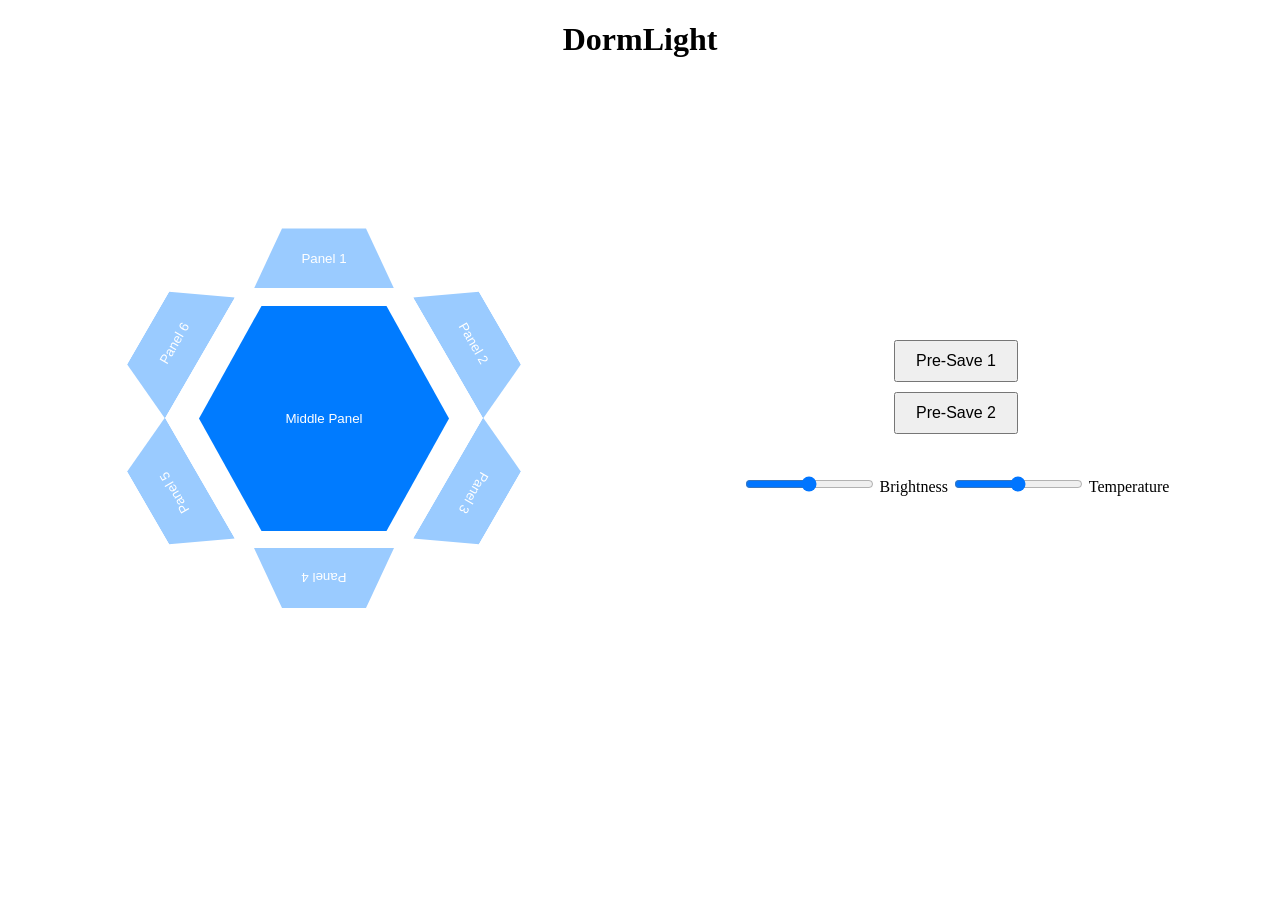
==== data/index.html @ f0cae617 "ms4" ====
<!DOCTYPE html>
<html>
<head>
  <title>DormLight</title>
  <link rel="stylesheet" href="main.css">
</head>
<body>
  <h1>DormLight</h1>

  <div class="main">
    <div class="left-side">
      <div class="button-cluster">
        <button class="hexagon-clip selected" id="panel0" onclick="selectPanel(0)">Middle Panel</button>

        <button class="trapezoid-clip t1" id="panel1" onclick="selectPanel(1)">Panel 1</button>
        <button class="trapezoid-clip t2" id="panel2" onclick="selectPanel(2)">Panel 2</button>
        <button class="trapezoid-clip t3" id="panel3" onclick="selectPanel(3)">Panel 3</button>
        <button class="trapezoid-clip t4" id="panel4" onclick="selectPanel(4)">Panel 4</button>
        <button class="trapezoid-clip t5" id="panel5" onclick="selectPanel(5)">Panel 5</button>
        <button class="trapezoid-clip t6" id="panel6" onclick="selectPanel(6)">Panel 6</button>
      </div>
    </div>

    <div class="right-side">
      <div class="pre-sets">
        <button onclick="selectPresave(0)">Pre-Save 1</button>
        <button onclick="selectPresave(1)">Pre-Save 2</button>
        <!-- <button class="save-button" onclick="saveSettings()">Save Settings</button> -->
        <div id="message"></div>
      </div>

      <div class="slider-wrapper">
        <input type="range" min="1" max="100" value="50" id="slider1" onchange="updateBrightness()">
        <span class="slider-label">Brightness</span>
        <input type="range" min="1" max="100" value="50" id="slider2" onchange="updateTemperature()">
        <span class="slider-label">Temperature</span>
      </div>
    </div>
  </div>

  <script>
    let currentSlot = 0;
    let currentPanel = 0;

    const websocket = new WebSocket(window.location.href + "ws")

    let state = {
      presets: [
        {
          panels: [
            {
              bright: 0,
              temp: 0
            },
            {
              bright: 0,
              temp: 0
            }
          ]
        }
      ]
    }

    function selectPresave(slot) {
      currentSlot = slot;
      document.getElementById('message').innerText = `Editing Pre-Save Slot ${slot+1}`;
    }
    function selectPanel(panel) {
      document.getElementById(`panel${currentPanel}`).classList.remove('selected')
      currentPanel = panel;
      document.getElementById(`panel${currentPanel}`).classList.add('selected')
      //document.getElementById('message').innerText = `Editing Pre-Save Slot ${slot}`;
    }
    function updateBrightness() {
      //state.presets[currentSlot].panels[currentPanel].bright = document.getElementById('slider1').value
      //console.log(state)
      let brightness = document.getElementById('slider1').value
      websocket.send(`Updated Preset ${currentSlot}, Panel ${currentPanel}: Brightness = ${brightness}`)
    }
    function updateTemperature() {
      //state.presets[currentSlot].panels[currentPanel].temp = document.getElementById('slider2').value
      //console.log(state)
      let temperature = document.getElementById('slider2').value
      websocket.send(`Updated Preset ${currentSlot}, Panel ${currentPanel}: Temperature = ${temperature}`)
    }

    // function saveSettings() {
    //   if (currentSlot === null) {
    //     alert("Pick a slot!");
    //     return;
    //   }

    //   alert("Saved!");
    //   document.getElementById('message').innerText = "Saved Pre-Save Slot ${currentSlot}";
    //   websocket.send("saved")
    // }
  </script>
</body>
</html>
---- data/main.css ----
h1 {
  display: flex;
  justify-content: center;
  font-family: 'Times New Roman', Times, serif;
  margin-bottom: 10px; 
}

.main {
  display: flex;
  height: 700px;
}

.left-side {
  width: 50%;
  display: flex;
  justify-content: center;
  align-items: center;
}

.right-side {
  width: 50%;
  display: flex;
  flex-direction: column;
  justify-content: center;
  align-items: center;
  gap: 20px;
}

.button-cluster {
  position: relative;
  width: 300px;
  height: 300px;
}

.hexagon-clip {
  position: absolute;
  top: 50%;
  left: 50%;
  transform: translate(-50%, -50%);

  width: 250px;
  height: 250px;

  display: flex;
  justify-content: center;
  align-items: center;

  background-color: #9acbff;
  color: white;
  border: none;
  cursor: pointer;

  clip-path: polygon(
    25% 5%, 75% 5%,
    100% 50%,
    75% 95%, 25% 95%,
    0% 50%
  );
}

.hexagon-clip:hover {
  background-color: #0056b3;
}

.trapezoid-clip {
  position: absolute;

  width: 140px; 
  height: 60px; 
  display: flex;
  justify-content: center;
  align-items: center;
  background-color: #9acbff;
  color: white;
  border: none;
  cursor: pointer;
  clip-path: polygon(20% 0, 80% 0, 100% 100%, 0 100%);
  transition: background-color 0.3s;
}

.trapezoid-clip:hover {
  background-color: #005f7a;
}

.selected {
  background-color: #007BFF;
}

.t1 { top: -40px; left: 50%; transform: translateX(-50%) rotate(0deg); }
.t2 { top: 15%; right: -70px; transform: rotate(60deg); }
.t3 { bottom: 15%; right: -70px; transform: rotate(120deg); }
.t4 { bottom: -40px; left: 50%; transform: translateX(-50%) rotate(180deg); }
.t5 { bottom: 15%; left: -70px; transform: rotate(240deg); }
.t6 { top: 15%; left: -70px; transform: rotate(300deg); }

.pre-sets {
  display: flex;
  flex-direction: column;
  gap: 10px;
  align-items: center;
}

.pre-sets button, .save-button {
  padding: 10px 20px;
  font-size: 16px;
  cursor: pointer;
}

#message {
  margin-top: 10px;
  font-style: italic;
  color: #333;
}

.slidecontainer input[type=range] {
  width: 200px;
}
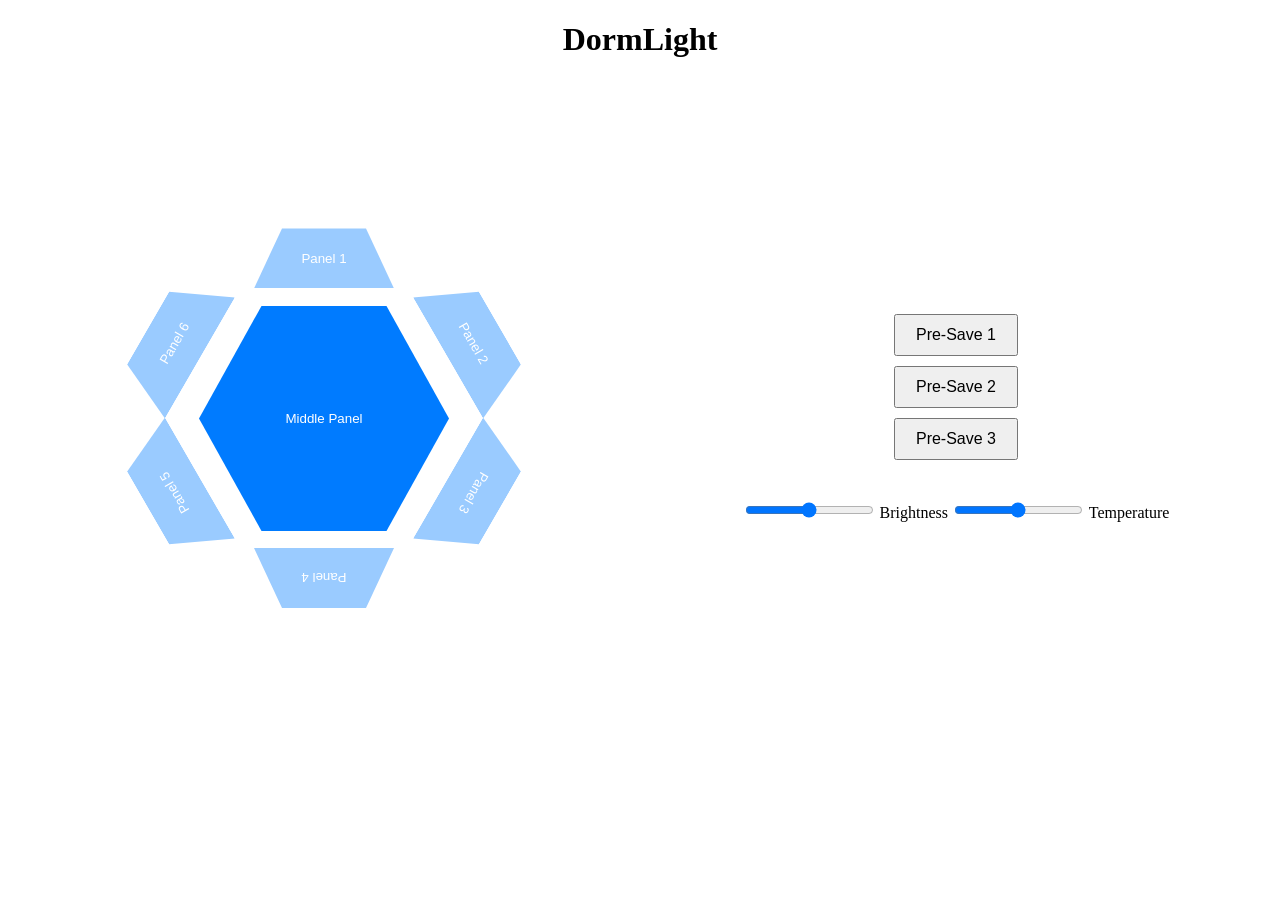
==== commit 18d5865e: "almost done" ====
--- a/data/index.html
+++ b/data/index.html
@@ -25,6 +25,7 @@
       <div class="pre-sets">
         <button onclick="selectPresave(0)">Pre-Save 1</button>
         <button onclick="selectPresave(1)">Pre-Save 2</button>
+        <button onclick="selectPresave(2)">Pre-Save 3</button>
         <!-- <button class="save-button" onclick="saveSettings()">Save Settings</button> -->
         <div id="message"></div>
       </div>
@@ -45,55 +46,152 @@
     const websocket = new WebSocket(window.location.href + "ws")
 
     let state = {
-      presets: [
+      "current_preset": 0,
+      "presets": [
         {
-          panels: [
-            {
-              bright: 0,
-              temp: 0
-            },
-            {
-              bright: 0,
-              temp: 0
-            }
-          ]
-        }
+          "panels": [
+                {
+                    "bright": 0,
+                    "temp": 0
+                },
+                {
+                    "bright": 0,
+                    "temp": 0
+                },
+                {
+                    "bright": 0,
+                    "temp": 0
+                },
+                {
+                    "bright": 0,
+                    "temp": 0
+                },
+                {
+                    "bright": 0,
+                    "temp": 0
+                },
+                {
+                    "bright": 0,
+                    "temp": 0
+                },
+                {
+                    "bright": 0,
+                    "temp": 0
+                }
+            ]
+        },
+        {
+            "panels": [
+                {
+                    "bright": 0,
+                    "temp": 0
+                },
+                {
+                    "bright": 0,
+                    "temp": 0
+                },
+                {
+                    "bright": 0,
+                    "temp": 0
+                },
+                {
+                    "bright": 0,
+                    "temp": 0
+                },
+                {
+                    "bright": 0,
+                    "temp": 0
+                },
+                {
+                    "bright": 0,
+                    "temp": 0
+                },
+                {
+                    "bright": 0,
+                    "temp": 0
+                }
+            ]
+        },
+        {
+            "panels": [
+                {
+                    "bright": 0,
+                    "temp": 0
+                },
+                {
+                    "bright": 0,
+                    "temp": 0
+                },
+                {
+                    "bright": 0,
+                    "temp": 0
+                },
+                {
+                    "bright": 0,
+                    "temp": 0
+                },
+                {
+                    "bright": 0,
+                    "temp": 0
+                },
+                {
+                    "bright": 0,
+                    "temp": 0
+                },
+                {
+                    "bright": 0,
+                    "temp": 0
+                }
+            ]
+}
       ]
     }
 
     function selectPresave(slot) {
       currentSlot = slot;
       document.getElementById('message').innerText = `Editing Pre-Save Slot ${slot+1}`;
+      document.getElementById('slider1').value = state.presets[currentSlot].panels[currentPanel].bright
+      document.getElementById('slider2').value = state.presets[currentSlot].panels[currentPanel].temp
     }
     function selectPanel(panel) {
       document.getElementById(`panel${currentPanel}`).classList.remove('selected')
       currentPanel = panel;
       document.getElementById(`panel${currentPanel}`).classList.add('selected')
+      document.getElementById('slider1').value = state.presets[currentSlot].panels[currentPanel].bright
+      document.getElementById('slider2').value = state.presets[currentSlot].panels[currentPanel].temp
       //document.getElementById('message').innerText = `Editing Pre-Save Slot ${slot}`;
     }
     function updateBrightness() {
       //state.presets[currentSlot].panels[currentPanel].bright = document.getElementById('slider1').value
       //console.log(state)
       let brightness = document.getElementById('slider1').value
-      websocket.send(`Updated Preset ${currentSlot}, Panel ${currentPanel}: Brightness = ${brightness}`)
+      state.presets[currentSlot].panels[currentPanel].bright = brightness
+      console.log(state)
+      sendUpdate()
     }
     function updateTemperature() {
       //state.presets[currentSlot].panels[currentPanel].temp = document.getElementById('slider2').value
       //console.log(state)
       let temperature = document.getElementById('slider2').value
-      websocket.send(`Updated Preset ${currentSlot}, Panel ${currentPanel}: Temperature = ${temperature}`)
+      state.presets[currentSlot].panels[currentPanel].temp = temperature
+      console.log(state)
+      sendUpdate()
     }
 
-    // function saveSettings() {
-    //   if (currentSlot === null) {
-    //     alert("Pick a slot!");
-    //     return;
-    //   }
-
-    //   alert("Saved!");
-    //   document.getElementById('message').innerText = "Saved Pre-Save Slot ${currentSlot}";
-    //   websocket.send("saved")
-    // }
+    function sendUpdate() {
+      websocket.send(JSON.stringify(state))
+    }
+    websocket.onmessage = function(event) {
+      console.log(event.data);
+      state = JSON.parse(event.data);
+      //state.presets[2].panels[5].bright = 400;
+      document.getElementById('slider1').value = state.presets[currentSlot].panels[currentPanel].bright
+      document.getElementById('slider2').value = state.presets[currentSlot].panels[currentPanel].temp
+      //sendUpdate();
+    }
+    window.addEventListener('unload', () => {
+      websocket.close()
+    });
   </script>
 </body>
 </html>
